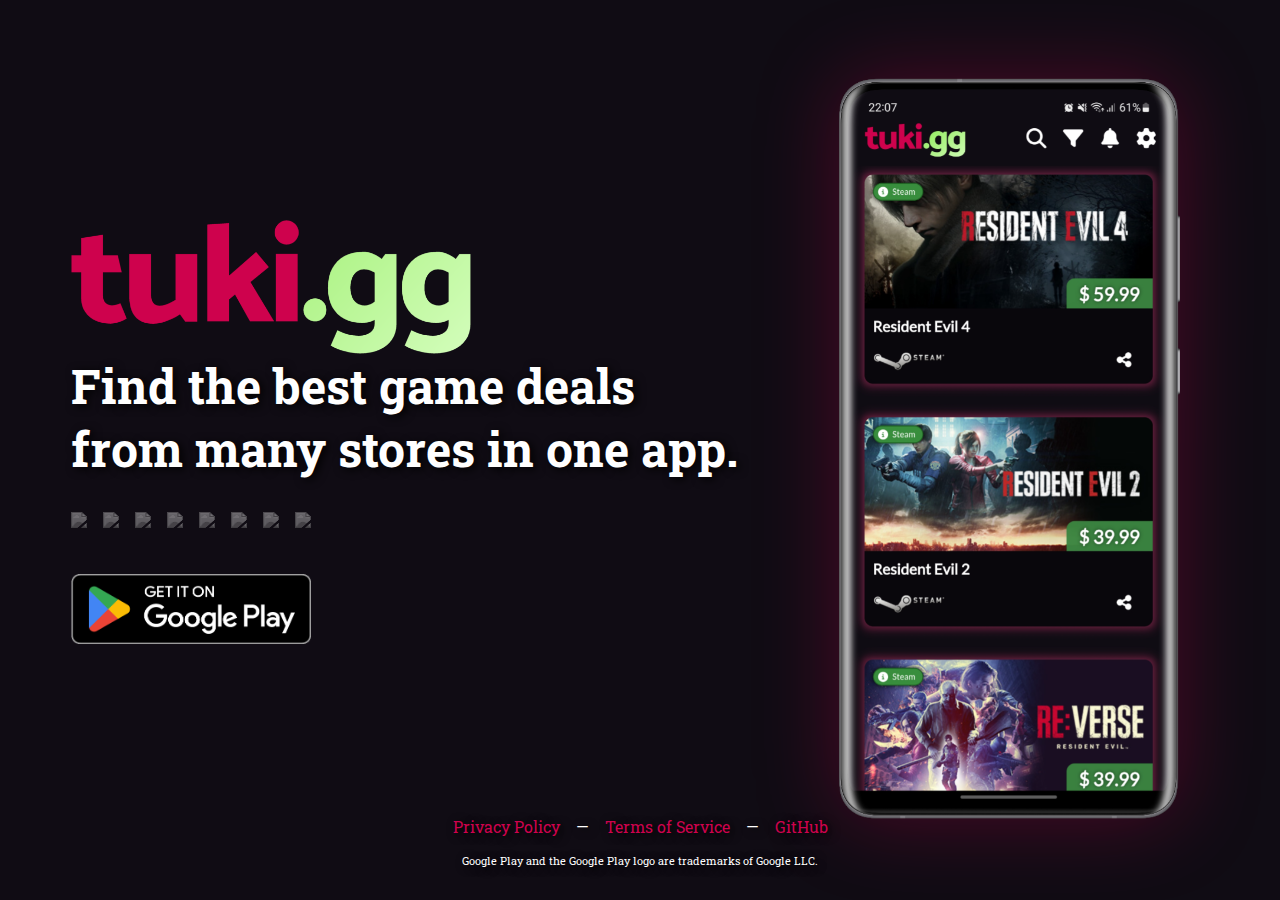
==== docs/index.html @ f0d9a907 "🚀 First commit" ====
<!DOCTYPE html>
<html lang="en">
  <head>
    <title>tuki.gg</title>
    <meta charset="UTF-8" />
    <meta
      name="description"
      content="Find the best game deals from many stores, such as: Steam, Epic, GOG, Humble Bundle, Green Man Gaming and many more."
    />
    <meta
      name="keywords"
      content="tuki, tuki.gg, tuki gg, steam, epic, epic store, green man gaming, humble bundle, gog, juegos en oferta, catálogo de juegos, juegos gratis, free games, games free, games on sale, games discount"
    />
    <meta name="author" content="Juan Manuel Flecha" />
    <meta name="viewport" content="width=device-width, initial-scale=1" />
    <meta property="og:title" content="Download tuki.gg!" />
    <meta
      property="og:description"
      content="Find the best game deals from many stores, such as: Steam, Epic, GOG, Humble Bundle, Green Man Gaming and many more."
    />
    <meta
      property="og:image"
      content="https://tukigg.github.io/images/social.png"
    />
    <meta property="og:image:width" content="1200" />
    <meta property="og:image:height" content="627" />
    <meta property="og:url" content="https://tukigg.github.io" />
    <link rel="icon" type="image/png" href="favicon.png" />
    <link rel="stylesheet" type="text/css" href="css/style.css" />
  </head>
  <body>
    <div id="container">
      <div id="header">
        <logo class="large"></logo>
        <div class="subtitle">
          <div>Find the best game deals<br />from many stores in one app.</div>
        </div>
        <div class="stores">
          <img
            src="https://www.cheapshark.com/img/stores/banners/0.png"
            draggable="false"
          />
          <img
            src="https://www.cheapshark.com/img/stores/banners/24.png"
            draggable="false"
          />
          <img
            src="https://www.cheapshark.com/img/stores/banners/10.png"
            draggable="false"
          />
          <img
            src="https://www.cheapshark.com/img/stores/banners/2.png"
            draggable="false"
          />
          <img
            src="https://www.cheapshark.com/img/stores/banners/6.png"
            draggable="false"
          />
          <img
            src="https://www.cheapshark.com/img/stores/banners/7.png"
            draggable="false"
          />
          <img
            src="https://www.cheapshark.com/img/stores/banners/12.png"
            draggable="false"
          />
          <img
            src="https://www.cheapshark.com/img/stores/banners/26.png"
            draggable="false"
          />
        </div>
        <div class="badge">
          <img src="images/google-play-badge.png" draggable="false" />
        </div>
      </div>
      <div id="mobile">
        <img src="images/mobile.png" draggable="false" />
      </div>

      <footer>
        <div class="terms-privacy">
          <a href="privacypolicy">Privacy Policy</a>
          <div>—</div>
          <a href="tos">Terms of Service</a>
          <div>—</div>
          <a href="https://github.com/flechajm/tukigg">GitHub</a>
        </div>
        <div class="disclaimer">
          Google Play and the Google Play logo are trademarks of Google LLC.
        </div>
      </footer>
    </div>
  </body>
</html>
---- docs/css/style.css ----
@import url("https://fonts.googleapis.com/css2?family=Roboto Slab:wght@400;900&display=swap");
:root {
  --bg-color: #100c14;
  --font: "Roboto Slab";
  --text-color: #fff;
  --link-color: #ce024d;
  --link-hover: #ff3e85;
  --shadow-mobile: #ce024d4f;
}

body {
  margin: auto;
  display: flex;
  justify-content: center;
  align-items: center;
  flex-direction: column;
  background-color: var(--bg-color);
  color: var(--text-color);
  font-family: var(--font);
  -webkit-font-smoothing: antialiased;
  -moz-osx-font-smoothing: grayscale;
  text-rendering: optimizeLegibility;
  text-shadow: black 3px 2px 10px;
  height: 100vh;
  -webkit-user-select: none;
  -moz-user-select: none;
  -o-user-select: none;
  user-select: none;
}

a {
  text-decoration: none;
  color: var(--link-color);
}
a:hover {
  color: var(--link-hover);
}
a:active {
  color: var(--text-color);
}

logo {
  pointer-events: none;
  content: url(../images/logo.png);
}
logo.medium {
  width: 256px;
}
logo.large {
  width: 512px;
}

#legals {
  display: flex;
  flex-direction: column;
  justify-content: space-evenly;
  align-items: center;
  height: 90vh;
}
#legals ul {
  list-style-type: upper-roman;
}
#legals ul li {
  padding-left: 10px;
}
#legals ul li:not(:last-child) {
  margin-bottom: 2rem;
}
#legals main {
  width: 50vw;
  height: 100%;
  display: flex;
  flex-direction: column;
  align-self: center;
  margin-top: 1.5rem;
  margin-bottom: 1.5rem;
  border-radius: 0.5rem;
  padding: 1rem 2rem;
  overflow-y: visible;
  overflow-x: hidden;
  background-color: rgba(0, 0, 0, 0.25);
  -webkit-user-select: text;
     -moz-user-select: text;
          user-select: text;
}
#legals main span {
  color: var(--link-color);
  text-decoration: underline;
}
#legals main::-webkit-scrollbar {
  width: 0.5em;
}
#legals main::-webkit-scrollbar-track {
  margin: 1rem;
}
#legals main::-webkit-scrollbar-thumb {
  background-color: var(--link-color);
  border-radius: 1rem;
}

#container {
  display: flex;
  width: 100vw;
  align-items: center;
  justify-content: space-evenly;
}
#container #header {
  display: flex;
  align-items: flex-start;
  flex-direction: column;
}
#container #header .subtitle {
  font-size: 4em;
  font-weight: bold;
}
#container #header .stores {
  display: flex;
  margin-top: 2rem;
  gap: 1rem;
}
#container #header .stores img {
  height: 30px;
  width: auto;
  filter: grayscale(1) opacity(0.4);
  cursor: pointer;
}
#container #header .stores img:hover {
  filter: none;
}
#container #header .badge img {
  cursor: pointer;
  margin: 2rem 0;
  width: 240px;
}
#container #mobile img {
  max-height: calc(100vh - 100px);
  filter: drop-shadow(0px 0px 40px var(--shadow-mobile));
}

footer {
  display: flex;
  flex-direction: column;
  position: absolute;
  gap: 1rem;
  bottom: 2rem;
  text-align: center;
}
footer .terms-privacy {
  display: flex;
  justify-content: center;
  flex-direction: row;
  gap: 1rem;
}
footer .disclaimer {
  font-size: 0.7em;
}

@media only screen and (max-width: 900px) {
  logo.large {
    width: 256px;
  }
  #container #header {
    align-items: center;
  }
  #container #header .subtitle {
    font-size: 2em;
    text-align: center;
    margin: 2rem 1rem;
  }
  #container #header .stores {
    flex-wrap: wrap;
    max-width: 500px;
    justify-content: center;
  }
  #container #header .badge img {
    width: 192px;
  }
  #container footer .terms-privacy {
    gap: 0.3rem;
  }
  #container #mobile {
    position: absolute;
    z-index: -1;
    opacity: 0.02;
  }
}
@media only screen and (max-width: 1366px) and (min-width: 700px) {
  logo.large {
    width: 400px;
  }
  #container #header .subtitle {
    font-size: 3em;
  }
  #container #header .stores {
    flex-wrap: wrap;
    max-width: 500px;
  }
}/*# sourceMappingURL=style.css.map */
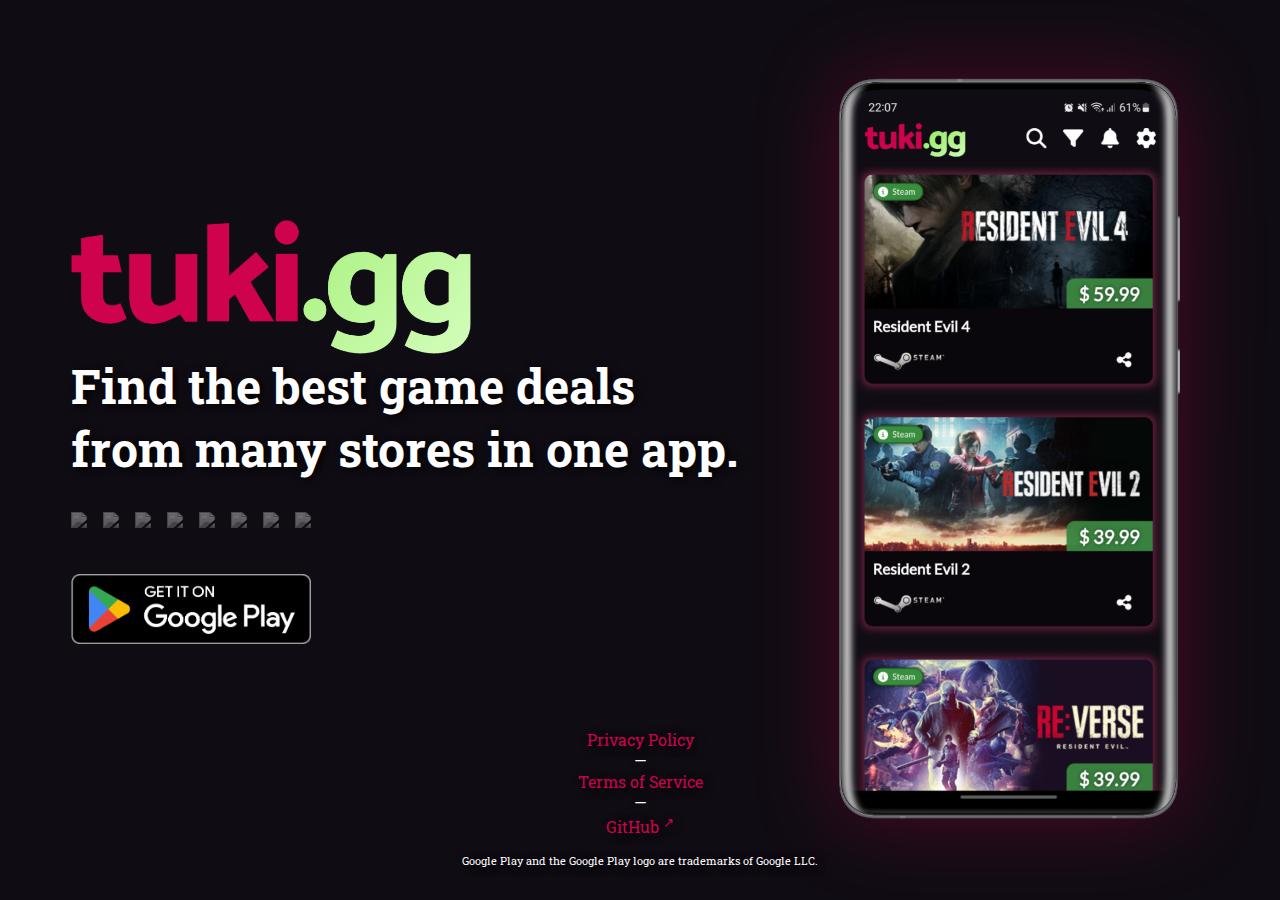
==== commit 80ceed42: "Update web" ====
--- a/docs/index.html
+++ b/docs/index.html
@@ -20,11 +20,11 @@
     />
     <meta
       property="og:image"
-      content="https://tukigg.github.io/images/social.png"
+      content="https://flechajm.github.io/tuki.gg/images/social.png"
     />
     <meta property="og:image:width" content="1200" />
     <meta property="og:image:height" content="627" />
-    <meta property="og:url" content="https://tukigg.github.io" />
+    <meta property="og:url" content="https://flechajm.github.io/tuki.gg" />
     <link rel="icon" type="image/png" href="favicon.png" />
     <link rel="stylesheet" type="text/css" href="css/style.css" />
   </head>
@@ -78,12 +78,14 @@
       </div>
 
       <footer>
-        <div class="terms-privacy">
+        <div class="links">
           <a href="privacypolicy">Privacy Policy</a>
           <div>—</div>
           <a href="tos">Terms of Service</a>
           <div>—</div>
-          <a href="https://github.com/flechajm/tukigg">GitHub</a>
+          <a href="https://github.com/flechajm/tuki.gg" target="_blank"
+            >GitHub <sup>↗</sup></a
+          >
         </div>
         <div class="disclaimer">
           Google Play and the Google Play logo are trademarks of Google LLC.
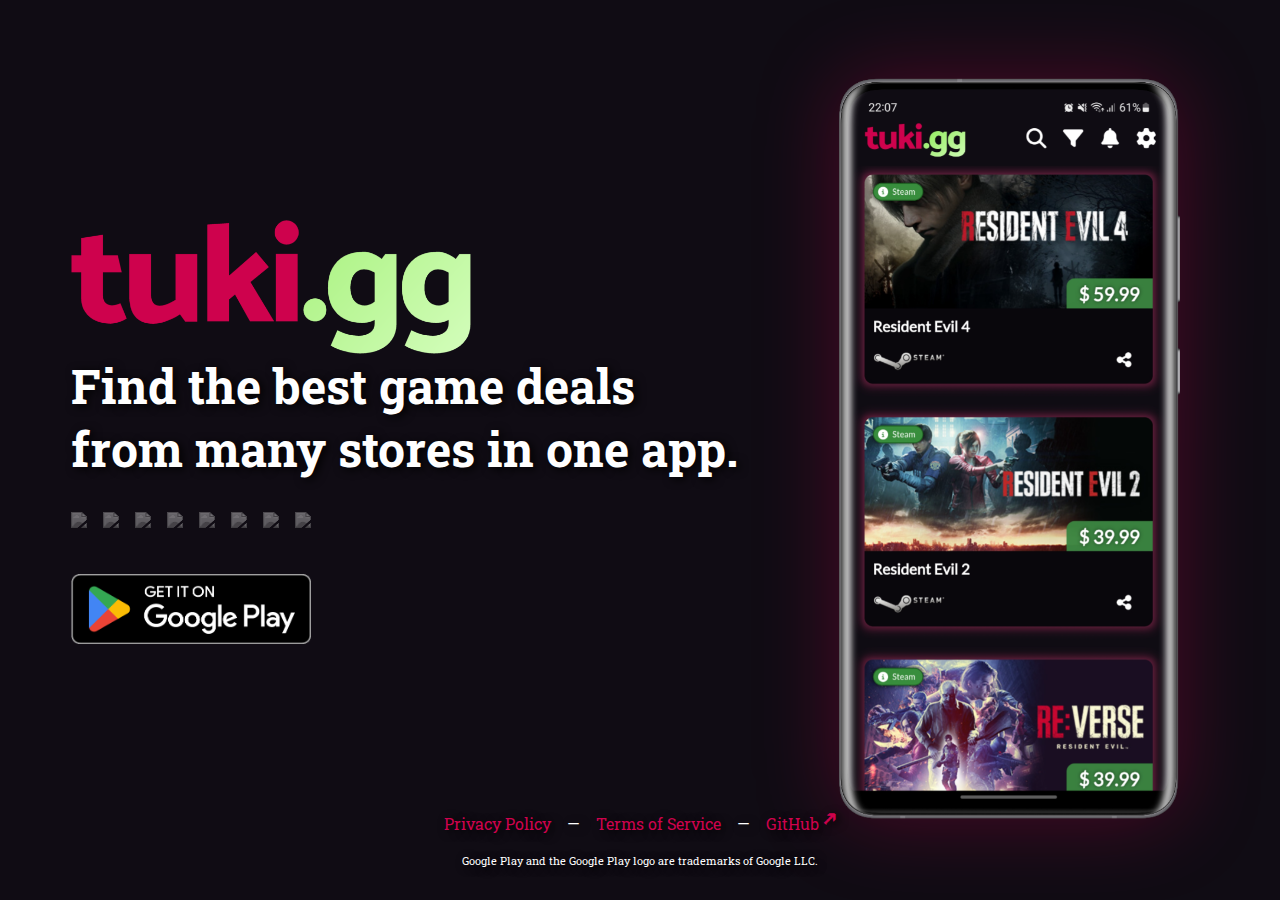
==== commit 40f109fe: "🌎 Update web" ====
--- a/docs/index.html
+++ b/docs/index.html
@@ -84,8 +84,8 @@
           <a href="tos">Terms of Service</a>
           <div>—</div>
           <a href="https://github.com/flechajm/tuki.gg" target="_blank"
-            >GitHub <sup>↗</sup></a
-          >
+            >GitHub <sup>🡵</sup>
+          </a>
         </div>
         <div class="disclaimer">
           Google Play and the Google Play logo are trademarks of Google LLC.
--- a/docs/css/style.css
+++ b/docs/css/style.css
@@ -136,8 +136,7 @@
   max-height: calc(100vh - 100px);
   filter: drop-shadow(0px 0px 40px var(--shadow-mobile));
 }
-
-footer {
+#container footer {
   display: flex;
   flex-direction: column;
   position: absolute;
@@ -145,13 +144,17 @@
   bottom: 2rem;
   text-align: center;
 }
-footer .terms-privacy {
-  display: flex;
+#container footer .links {
+  display: flex;
+  flex-direction: row;
   justify-content: center;
-  flex-direction: row;
+  align-items: center;
   gap: 1rem;
 }
-footer .disclaimer {
+#container footer .links :last-child {
+  margin-bottom: 3px;
+}
+#container footer .disclaimer {
   font-size: 0.7em;
 }
 
@@ -175,7 +178,7 @@
   #container #header .badge img {
     width: 192px;
   }
-  #container footer .terms-privacy {
+  #container footer .links {
     gap: 0.3rem;
   }
   #container #mobile {
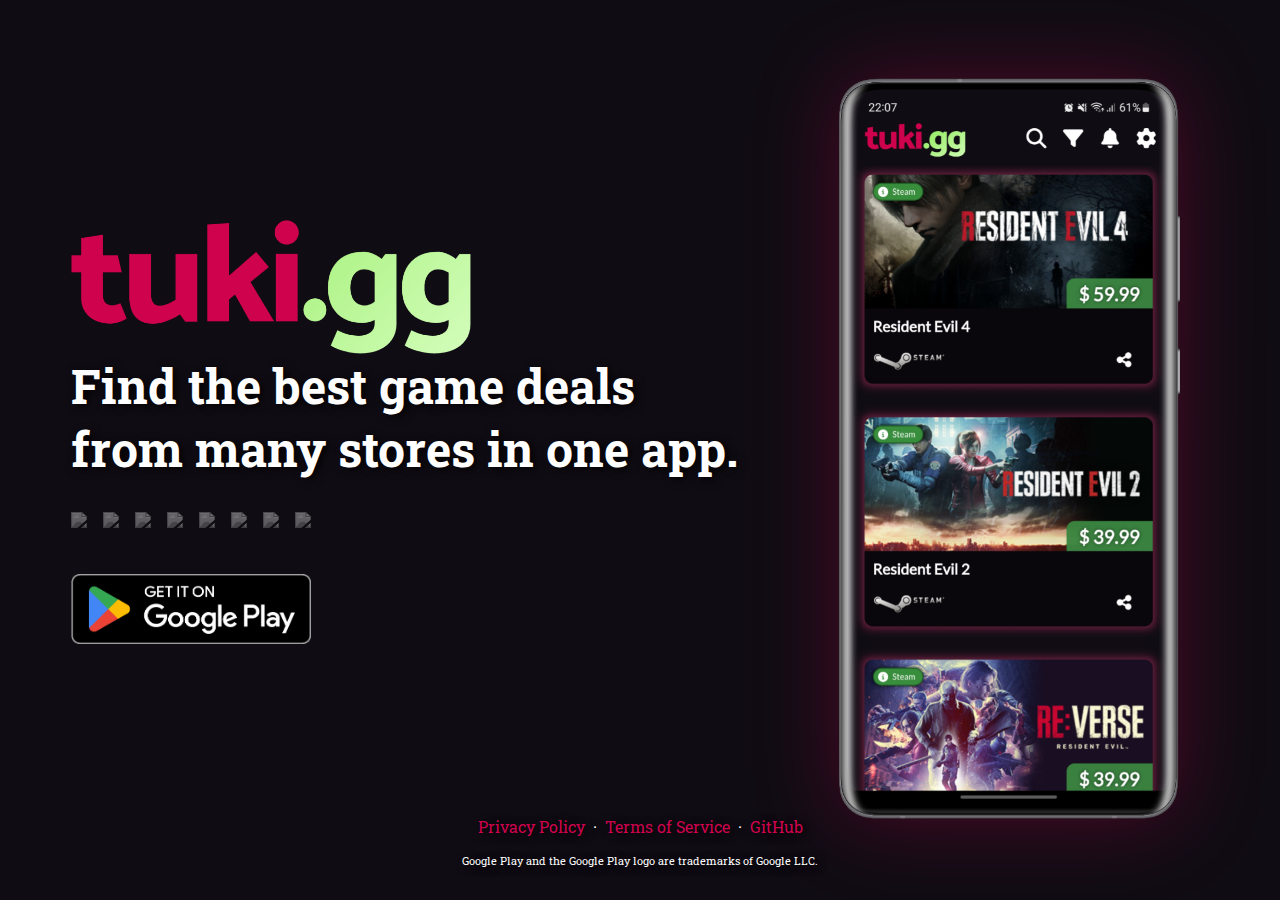
==== commit 939dc879: "External icon remove on GitHub link" ====
--- a/docs/index.html
+++ b/docs/index.html
@@ -80,12 +80,12 @@
       <footer>
         <div class="links">
           <a href="privacypolicy">Privacy Policy</a>
-          <div>—</div>
+          <div>·</div>
           <a href="tos">Terms of Service</a>
-          <div>—</div>
+          <div>·</div>
           <a href="https://github.com/flechajm/tuki.gg" target="_blank"
-            >GitHub <sup>🡵</sup>
-          </a>
+            >GitHub</a
+          >
         </div>
         <div class="disclaimer">
           Google Play and the Google Play logo are trademarks of Google LLC.
--- a/docs/css/style.css
+++ b/docs/css/style.css
@@ -149,10 +149,7 @@
   flex-direction: row;
   justify-content: center;
   align-items: center;
-  gap: 1rem;
-}
-#container footer .links :last-child {
-  margin-bottom: 3px;
+  gap: 0.5rem;
 }
 #container footer .disclaimer {
   font-size: 0.7em;
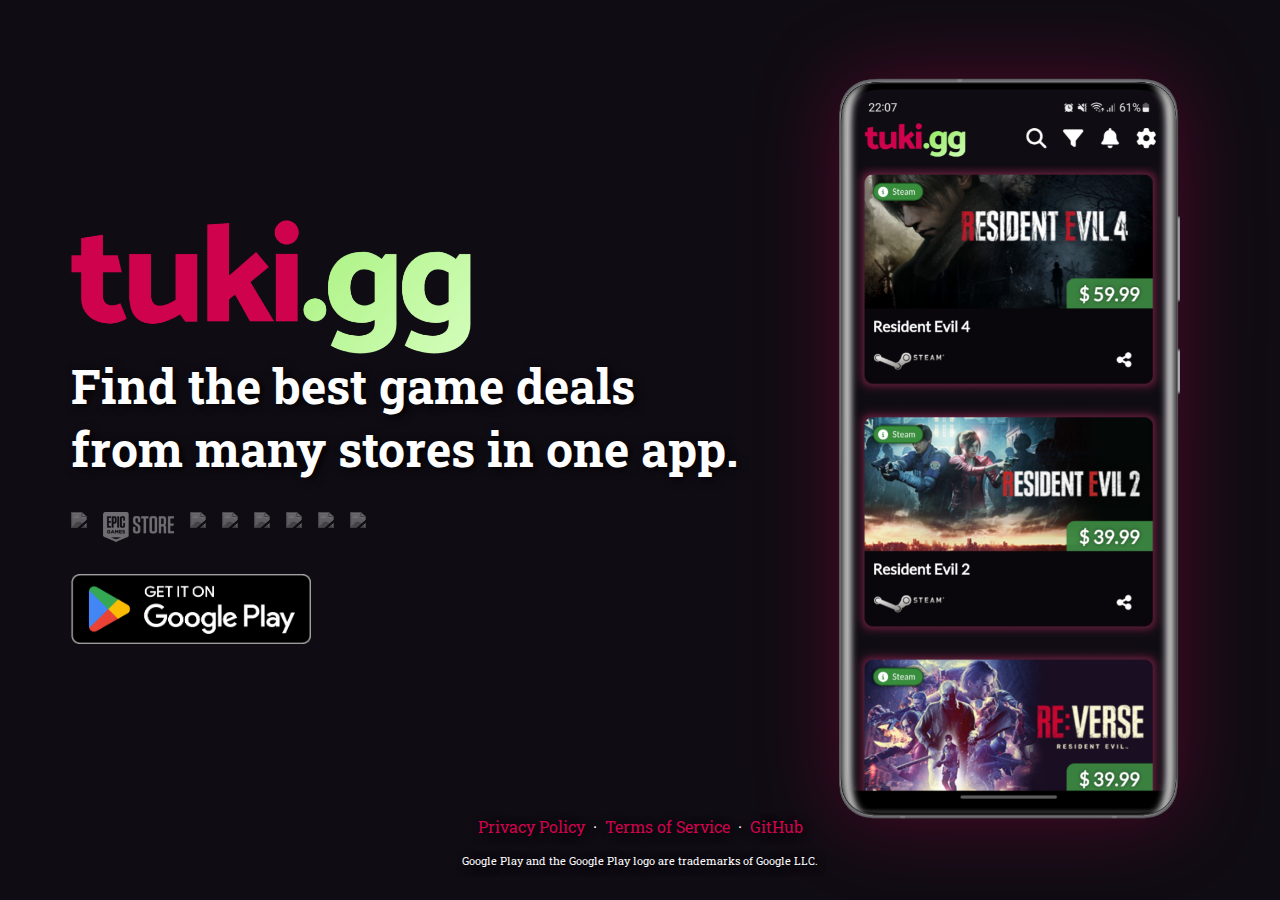
==== commit 3c674d7e: "🎨 Add new Epic Games Store logo" ====
--- a/docs/index.html
+++ b/docs/index.html
@@ -40,10 +40,7 @@
             src="https://www.cheapshark.com/img/stores/banners/0.png"
             draggable="false"
           />
-          <img
-            src="https://www.cheapshark.com/img/stores/banners/24.png"
-            draggable="false"
-          />
+          <img src="images/epic.png" draggable="false" />
           <img
             src="https://www.cheapshark.com/img/stores/banners/10.png"
             draggable="false"
@@ -70,7 +67,12 @@
           />
         </div>
         <div class="badge">
-          <img src="images/google-play-badge.png" draggable="false" />
+          <a
+            href="https://play.google.com/store/apps/details?id=gg.tuki"
+            target="_blank"
+          >
+            <img src="images/google-play-badge.png" draggable="false" />
+          </a>
         </div>
       </div>
       <div id="mobile">
--- a/docs/css/style.css
+++ b/docs/css/style.css
@@ -132,6 +132,9 @@
   margin: 2rem 0;
   width: 240px;
 }
+#container #header .badge img:hover {
+  filter: drop-shadow(0px 0px 10px black);
+}
 #container #mobile img {
   max-height: calc(100vh - 100px);
   filter: drop-shadow(0px 0px 40px var(--shadow-mobile));
@@ -163,7 +166,7 @@
     align-items: center;
   }
   #container #header .subtitle {
-    font-size: 2em;
+    font-size: 1.5em;
     text-align: center;
     margin: 2rem 1rem;
   }
@@ -183,6 +186,9 @@
     z-index: -1;
     opacity: 0.02;
   }
+  #legals main {
+    width: 70vw;
+  }
 }
 @media only screen and (max-width: 1366px) and (min-width: 700px) {
   logo.large {
